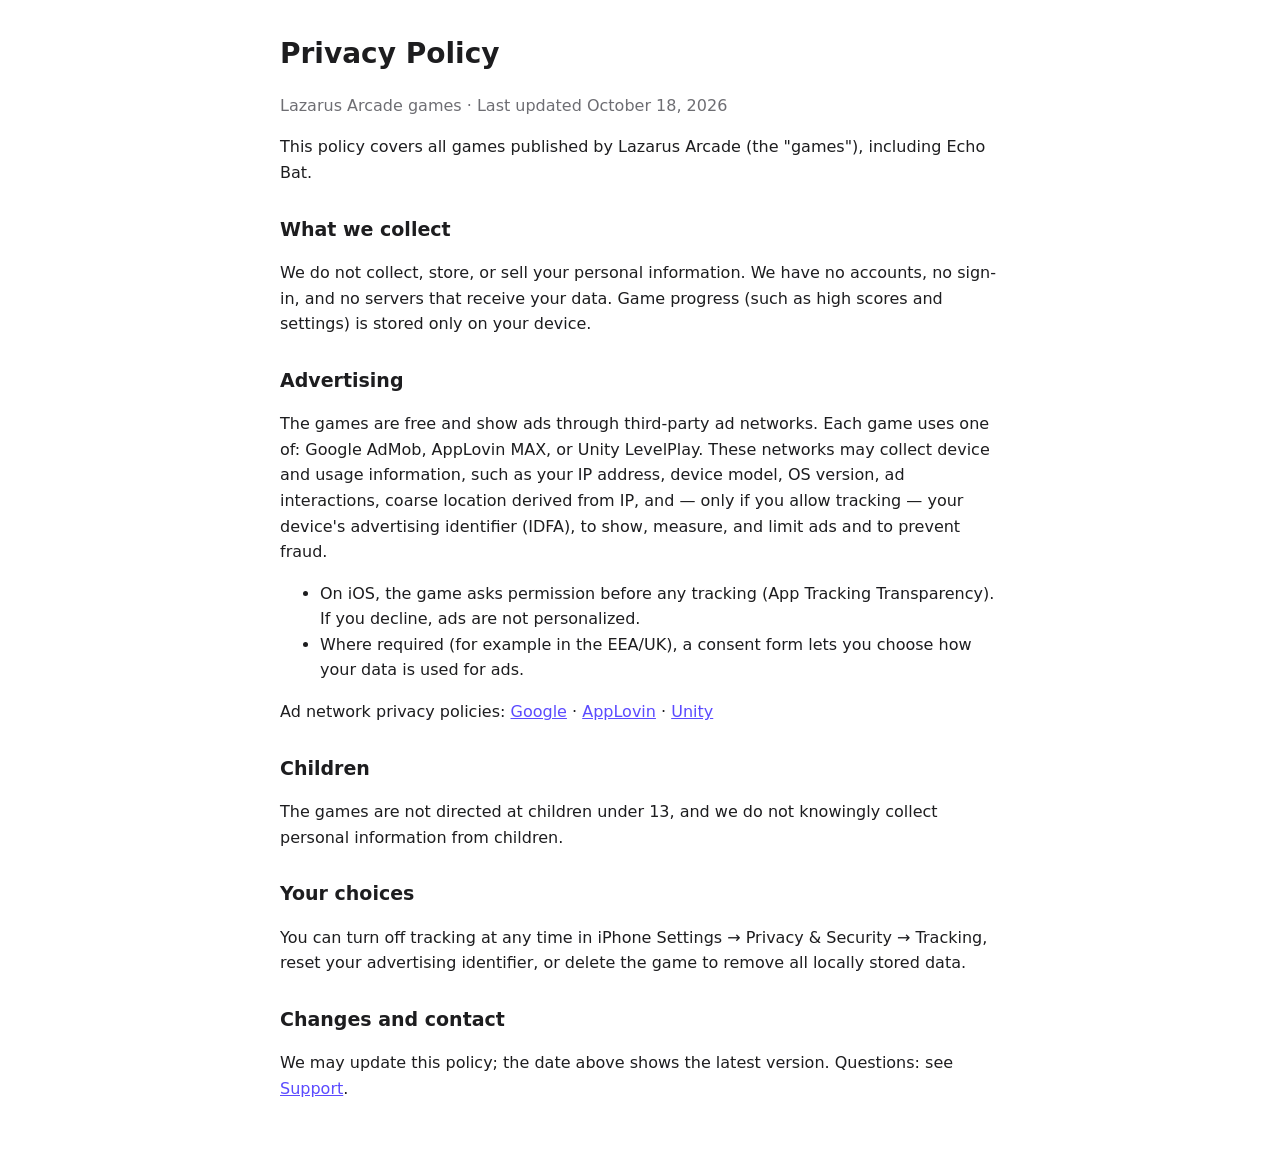
==== privacy.html @ 724c06cd "Update site" ====
<!doctype html><html lang="en"><head><meta charset="utf-8"><meta name="viewport" content="width=device-width,initial-scale=1">
<title>Lazarus Arcade Privacy</title><link rel="stylesheet" href="style.css"></head><body><main>
<h1>Privacy Policy</h1><p class="mut">Lazarus Arcade games · Last updated October 18, 2026</p>
<p>This policy covers all games published by Lazarus Arcade (the "games"), including Echo Bat.</p>
<h2>What we collect</h2>
<p>We do not collect, store, or sell your personal information. We have no accounts, no sign-in, and no servers that receive your data.
Game progress (such as high scores and settings) is stored only on your device.</p>
<h2>Advertising</h2>
<p>The games are free and show ads through third-party ad networks. Each game uses one of: Google AdMob, AppLovin MAX, or Unity LevelPlay.
These networks may collect device and usage information, such as your IP address, device model, OS version, ad interactions, coarse location
derived from IP, and — only if you allow tracking — your device's advertising identifier (IDFA), to show, measure, and limit ads and to prevent fraud.</p>
<ul>
<li>On iOS, the game asks permission before any tracking (App Tracking Transparency). If you decline, ads are not personalized.</li>
<li>Where required (for example in the EEA/UK), a consent form lets you choose how your data is used for ads.</li>
</ul>
<p>Ad network privacy policies:
<a href="https://policies.google.com/privacy">Google</a> ·
<a href="https://www.applovin.com/privacy/">AppLovin</a> ·
<a href="https://unity.com/legal/privacy-policy">Unity</a></p>
<h2>Children</h2>
<p>The games are not directed at children under 13, and we do not knowingly collect personal information from children.</p>
<h2>Your choices</h2>
<p>You can turn off tracking at any time in iPhone Settings → Privacy &amp; Security → Tracking, reset your advertising identifier, or delete the game to remove all locally stored data.</p>
<h2>Changes and contact</h2>
<p>We may update this policy; the date above shows the latest version. Questions: see <a href="support.html">Support</a>.</p>
</main></body></html>
---- style.css ----
:root{--bg:#fff;--fg:#1d1d1f;--mut:#6e6e73;--acc:#5b4bff}
@media (prefers-color-scheme:dark){:root{--bg:#111;--fg:#f2f2f2;--mut:#a1a1a6;--acc:#9d93ff}}
body{margin:0;background:var(--bg);color:var(--fg);font:16px/1.6 -apple-system,system-ui,sans-serif}
main{max-width:720px;margin:0 auto;padding:32px 16px}
h1{font-size:28px;margin:0 0 4px}h2{font-size:19px;margin-top:28px}a{color:var(--acc)}.mut{color:var(--mut)}
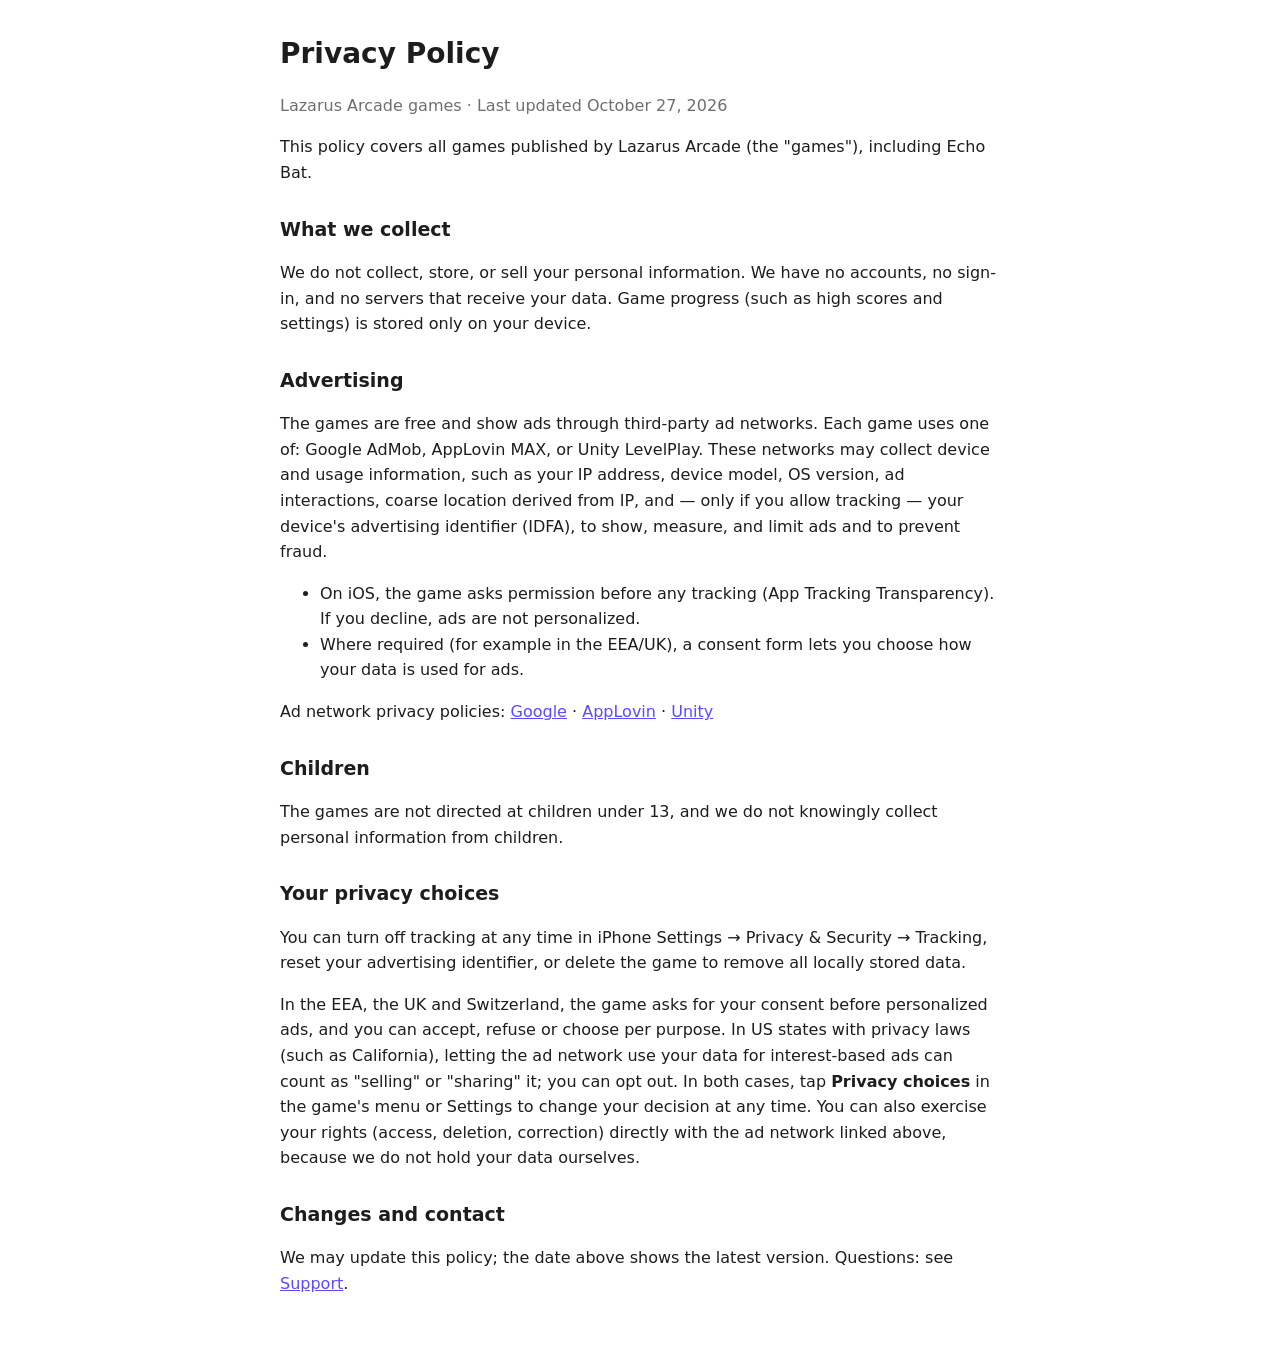
==== commit 22378c10: "Update site" ====
--- a/privacy.html
+++ b/privacy.html
@@ -1,6 +1,6 @@
 <!doctype html><html lang="en"><head><meta charset="utf-8"><meta name="viewport" content="width=device-width,initial-scale=1">
 <title>Lazarus Arcade Privacy</title><link rel="stylesheet" href="style.css"></head><body><main>
-<h1>Privacy Policy</h1><p class="mut">Lazarus Arcade games · Last updated October 18, 2026</p>
+<h1>Privacy Policy</h1><p class="mut">Lazarus Arcade games · Last updated October 27, 2026</p>
 <p>This policy covers all games published by Lazarus Arcade (the "games"), including Echo Bat.</p>
 <h2>What we collect</h2>
 <p>We do not collect, store, or sell your personal information. We have no accounts, no sign-in, and no servers that receive your data.
@@ -19,8 +19,9 @@
 <a href="https://unity.com/legal/privacy-policy">Unity</a></p>
 <h2>Children</h2>
 <p>The games are not directed at children under 13, and we do not knowingly collect personal information from children.</p>
-<h2>Your choices</h2>
+<h2 id="choices">Your privacy choices</h2>
 <p>You can turn off tracking at any time in iPhone Settings → Privacy &amp; Security → Tracking, reset your advertising identifier, or delete the game to remove all locally stored data.</p>
+<p>In the EEA, the UK and Switzerland, the game asks for your consent before personalized ads, and you can accept, refuse or choose per purpose. In US states with privacy laws (such as California), letting the ad network use your data for interest-based ads can count as "selling" or "sharing" it; you can opt out. In both cases, tap <strong>Privacy choices</strong> in the game's menu or Settings to change your decision at any time. You can also exercise your rights (access, deletion, correction) directly with the ad network linked above, because we do not hold your data ourselves.</p>
 <h2>Changes and contact</h2>
 <p>We may update this policy; the date above shows the latest version. Questions: see <a href="support.html">Support</a>.</p>
 </main></body></html>
